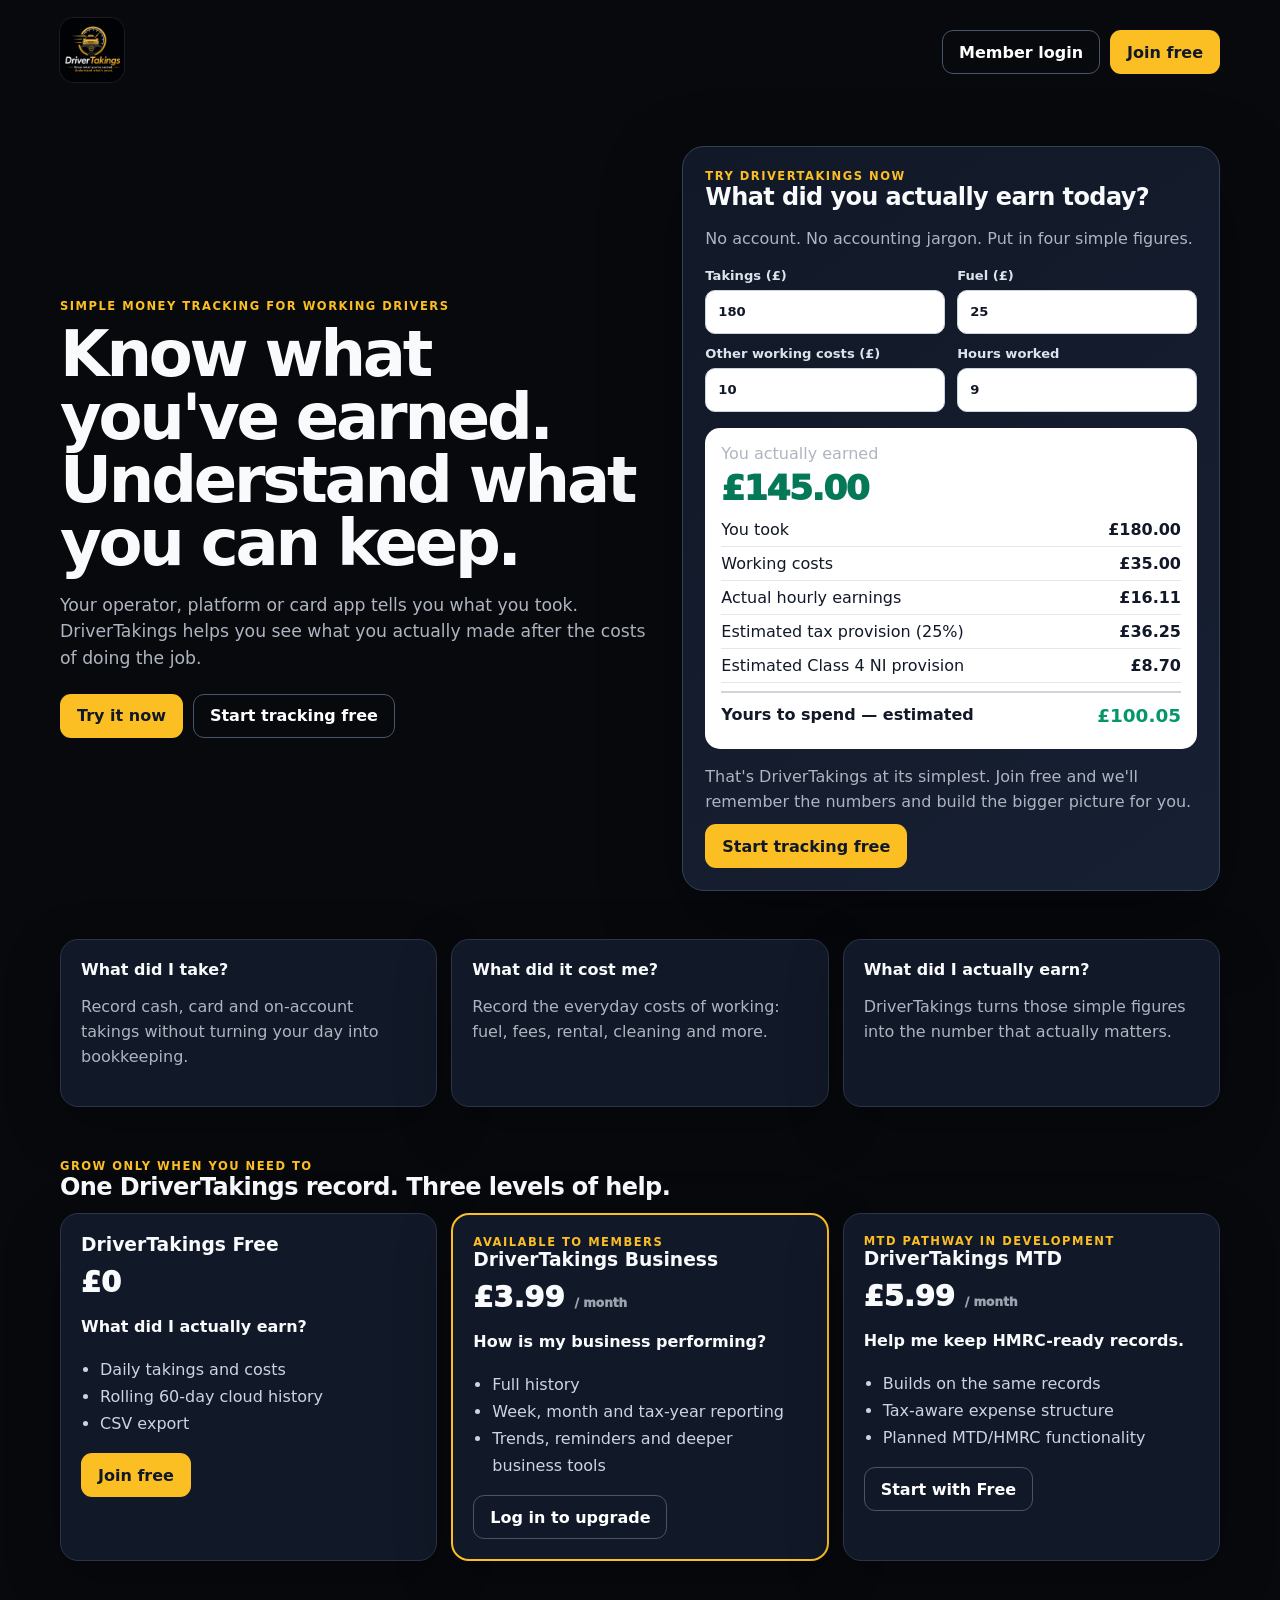
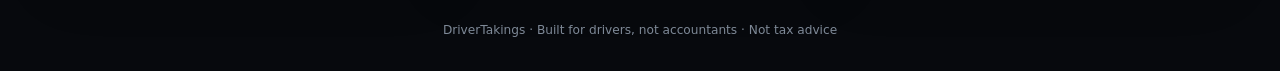
==== index.html @ 1675ff3f "Initial commit: DriverTakings V2.5.1 with checkout confirmation error diagnostics Co-Authored-By: Cl" ====
<!doctype html>
<html lang="en-GB">
<head>
<meta charset="utf-8">
<meta name="viewport" content="width=device-width,initial-scale=1">
<meta name="theme-color" content="#07090d">
<meta name="description" content="DriverTakings helps taxi, private-hire, rideshare, courier and delivery drivers see what they actually earned after working costs.">
<link rel="manifest" href="/manifest.webmanifest">
<title>DriverTakings — Know what you've earned</title>
<style>
:root{
  --bg:#07090d;--panel:#111827;--panel2:#182231;--ink:#f8fafc;--muted:#aeb5c0;
  --line:#2a3545;--gold:#fbbf24;--gold2:#d6a84a;--green:#34d399;--red:#f87171;
  --white:#fff;--shadow:0 18px 55px rgba(0,0,0,.28)
}
*{box-sizing:border-box}
html{scroll-behavior:smooth}
body{margin:0;background:var(--bg);color:var(--ink);font-family:Inter,ui-sans-serif,system-ui,-apple-system,BlinkMacSystemFont,"Segoe UI",sans-serif}
a{color:inherit;text-decoration:none}
button,input,select{font:inherit}
button{cursor:pointer}
.shell{width:min(1160px,92vw);margin:auto}
.brand-logo{width:64px;height:64px;object-fit:cover;border-radius:14px;box-shadow:0 0 0 1px rgba(255,255,255,.08)}
.topbar{display:flex;align-items:center;justify-content:space-between;gap:16px;padding:18px 0}
.nav-actions{display:flex;gap:10px;flex-wrap:wrap}
.btn{display:inline-flex;align-items:center;justify-content:center;border-radius:11px;border:1px solid transparent;padding:11px 16px;font-weight:850;min-height:44px}
.btn.primary{background:var(--gold);color:#111827}
.btn.primary:hover{background:#f59e0b}
.btn.secondary{border-color:#475569;background:transparent;color:#fff}
.btn.secondary:hover{background:rgba(255,255,255,.06)}
.btn.dark{background:#0f172a;color:white;border-color:#334155}
.btn:disabled{opacity:.55;cursor:not-allowed}
.eyebrow{font-size:.72rem;letter-spacing:.13em;text-transform:uppercase;color:var(--gold);font-weight:900}
h1{font-size:clamp(2.2rem,5vw,4.4rem);line-height:.98;letter-spacing:-.05em;margin:10px 0 14px}
h2{letter-spacing:-.025em;margin:0 0 12px}
h3{margin:0 0 8px}
p{line-height:1.55}
.lead{font-size:1.08rem;color:var(--muted);max-width:760px}
.muted{color:var(--muted)}
.card{background:var(--panel);border:1px solid var(--line);border-radius:18px;padding:20px;box-shadow:var(--shadow)}
label{display:flex;flex-direction:column;gap:7px;font-size:.82rem;font-weight:800;color:#dbe3ec}
input,select{width:100%;background:#fff;color:#111827;border:1px solid #cbd5e1;border-radius:10px;padding:11px 12px;min-height:44px}
input:focus,select:focus{outline:none;border-color:var(--gold);box-shadow:0 0 0 3px rgba(251,191,36,.18)}
.status-msg{display:none;padding:11px 13px;border-radius:11px;margin:12px 0;font-size:.86rem;line-height:1.45}
.status-msg.ok{display:block;background:#052e26;border:1px solid #166534;color:#bbf7d0}
.status-msg.err{display:block;background:#3f1212;border:1px solid #7f1d1d;color:#fecaca}
footer{padding:34px 0;color:#7f8a98;text-align:center;font-size:.76rem}
@media(max-width:720px){
  .brand-logo{width:52px;height:52px}
  .topbar{align-items:flex-start}
  .nav-actions{justify-content:flex-end}
}

.hero{display:grid;grid-template-columns:1.05fr .95fr;gap:28px;align-items:center;padding:42px 0 24px}
.hero-copy{padding:18px 0}
.hero-actions{display:flex;gap:10px;flex-wrap:wrap;margin-top:22px}
.demo-card{background:linear-gradient(145deg,#111827,#172033);border:1px solid #334155;border-radius:22px;padding:22px;box-shadow:0 28px 80px rgba(0,0,0,.36)}
.demo-grid{display:grid;grid-template-columns:1fr 1fr;gap:12px;margin:16px 0}
.demo-output{margin-top:16px;padding:16px;border-radius:15px;background:#fff;color:#111827}
.demo-output .big{font-size:2.15rem;font-weight:950;letter-spacing:-.04em;color:#047857;margin:5px 0}
.demo-line{display:flex;justify-content:space-between;gap:12px;padding:7px 0;border-bottom:1px solid #e5e7eb}
.demo-line:last-child{border-bottom:0}
.explain{display:grid;grid-template-columns:repeat(3,1fr);gap:14px;margin:24px 0}
.explain .card strong{display:block;margin-bottom:6px}
.plans{padding:28px 0}
.plan-grid{display:grid;grid-template-columns:repeat(3,1fr);gap:14px}
.plan{position:relative}
.plan.featured{border:2px solid var(--gold)}
.plan .price{font-size:1.8rem;font-weight:950;margin:10px 0}
.plan ul{padding-left:19px;color:#cbd5e1;line-height:1.7}
.note{font-size:.76rem;color:#9ca3af}
@media(max-width:900px){.hero{grid-template-columns:1fr}.explain,.plan-grid{grid-template-columns:1fr}}
@media(max-width:620px){.demo-grid{grid-template-columns:1fr}h1{font-size:2.65rem}}
</style>
</head>
<body>
<div class="shell">
<header class="topbar">
  <a href="/" aria-label="DriverTakings home"><img class="brand-logo" src="/drivertakings-logo.png" alt="DriverTakings"></a>
  <nav class="nav-actions">
    <a class="btn secondary" href="/login/">Member login</a>
    <a class="btn primary" href="/login/?mode=join">Join free</a>
  </nav>
</header>

<main>
<section class="hero">
  <div class="hero-copy">
    <div class="eyebrow">Simple money tracking for working drivers</div>
    <h1>Know what you've earned.<br>Understand what you can keep.</h1>
    <p class="lead">Your operator, platform or card app tells you what you took. DriverTakings helps you see what you actually made after the costs of doing the job.</p>
    <div class="hero-actions">
      <a class="btn primary" href="#try">Try it now</a>
      <a class="btn secondary" href="/login/?mode=join">Start tracking free</a>
    </div>
  </div>

  <section class="demo-card" id="try" aria-labelledby="demoTitle">
    <div class="eyebrow">Try DriverTakings now</div>
    <h2 id="demoTitle">What did you actually earn today?</h2>
    <p class="muted">No account. No accounting jargon. Put in four simple figures.</p>
    <div class="demo-grid">
      <label>Takings (£)<input id="demoTakings" type="number" min="0" step=".01" value="180"></label>
      <label>Fuel (£)<input id="demoFuel" type="number" min="0" step=".01" value="25"></label>
      <label>Other working costs (£)<input id="demoOther" type="number" min="0" step=".01" value="10"></label>
      <label>Hours worked<input id="demoHours" type="number" min="0" step=".25" value="9"></label>
    </div>
    <div class="demo-output">
      <div class="muted">You actually earned</div>
      <div class="big" id="demoProfit">£135.00</div>
      <div class="demo-line"><span>You took</span><strong id="demoTook">£180.00</strong></div>
      <div class="demo-line"><span>Working costs</span><strong id="demoCosts">£45.00</strong></div>
      <div class="demo-line"><span>Actual hourly earnings</span><strong id="demoHourly">£16.11</strong></div>
      <div class="demo-line"><span>Estimated tax provision (25%)</span><strong id="demoTax">£36.25</strong></div>
      <div class="demo-line"><span>Estimated Class 4 NI provision</span><strong id="demoNi">£8.70</strong></div>
      <div class="demo-line" style="margin-top:8px;padding-top:12px;border-top:2px solid #d1d5db"><span><strong>Yours to spend — estimated</strong></span><strong id="demoSpendable" style="color:#059669;font-size:1.15rem">£100.05</strong></div>
    </div>
    <p class="muted" style="margin-bottom:10px">That's DriverTakings at its simplest. Join free and we'll remember the numbers and build the bigger picture for you.</p>
    <a class="btn primary" href="/login/?mode=join">Start tracking free</a>
  </section>
</section>

<section class="explain">
  <div class="card"><strong>What did I take?</strong><p class="muted">Record cash, card and on-account takings without turning your day into bookkeeping.</p></div>
  <div class="card"><strong>What did it cost me?</strong><p class="muted">Record the everyday costs of working: fuel, fees, rental, cleaning and more.</p></div>
  <div class="card"><strong>What did I actually earn?</strong><p class="muted">DriverTakings turns those simple figures into the number that actually matters.</p></div>
</section>

<section class="plans">
  <div class="eyebrow">Grow only when you need to</div>
  <h2>One DriverTakings record. Three levels of help.</h2>
  <div class="plan-grid">
    <div class="card plan">
      <h3>DriverTakings Free</h3><div class="price">£0</div>
      <p><strong>What did I actually earn?</strong></p>
      <ul><li>Daily takings and costs</li><li>Rolling 60-day cloud history</li><li>CSV export</li></ul>
      <a class="btn primary" href="/login/?mode=join">Join free</a>
    </div>
    <div class="card plan featured">
      <div class="eyebrow">Available to members</div><h3>DriverTakings Business</h3><div class="price">£3.99 <span class="note">/ month</span></div>
      <p><strong>How is my business performing?</strong></p>
      <ul><li>Full history</li><li>Week, month and tax-year reporting</li><li>Trends, reminders and deeper business tools</li></ul>
      <a class="btn secondary" href="/login/">Log in to upgrade</a>
    </div>
    <div class="card plan">
      <div class="eyebrow">MTD pathway in development</div><h3>DriverTakings MTD</h3><div class="price">£5.99 <span class="note">/ month</span></div>
      <p><strong>Help me keep HMRC-ready records.</strong></p>
      <ul><li>Builds on the same records</li><li>Tax-aware expense structure</li><li>Planned MTD/HMRC functionality</li></ul>
      <a class="btn secondary" href="/login/?mode=join">Start with Free</a>
    </div>
  </div>
</section>
</main>
<footer>DriverTakings · Built for drivers, not accountants · Not tax advice</footer>
</div>
<script>
const money=n=>'£'+(Number(n)||0).toFixed(2);
function calculateDemo(){
  const t=Number(document.getElementById('demoTakings').value)||0;
  const f=Number(document.getElementById('demoFuel').value)||0;
  const o=Number(document.getElementById('demoOther').value)||0;
  const h=Number(document.getElementById('demoHours').value)||0;
  const costs=f+o, profit=Math.max(0,t-costs);
  const tax=profit*.25, ni=profit*.06, spendable=Math.max(0,profit-tax-ni);
  document.getElementById('demoTook').textContent=money(t);
  document.getElementById('demoCosts').textContent=money(costs);
  document.getElementById('demoProfit').textContent=money(profit);
  document.getElementById('demoHourly').textContent=h>0?money(profit/h):'—';
  document.getElementById('demoTax').textContent=money(tax);
  document.getElementById('demoNi').textContent=money(ni);
  document.getElementById('demoSpendable').textContent=money(spendable);
}
['demoTakings','demoFuel','demoOther','demoHours'].forEach(id=>document.getElementById(id).addEventListener('input',calculateDemo));
calculateDemo();
if('serviceWorker' in navigator) navigator.serviceWorker.register('/service-worker.js').catch(()=>{});
</script>
</body></html>
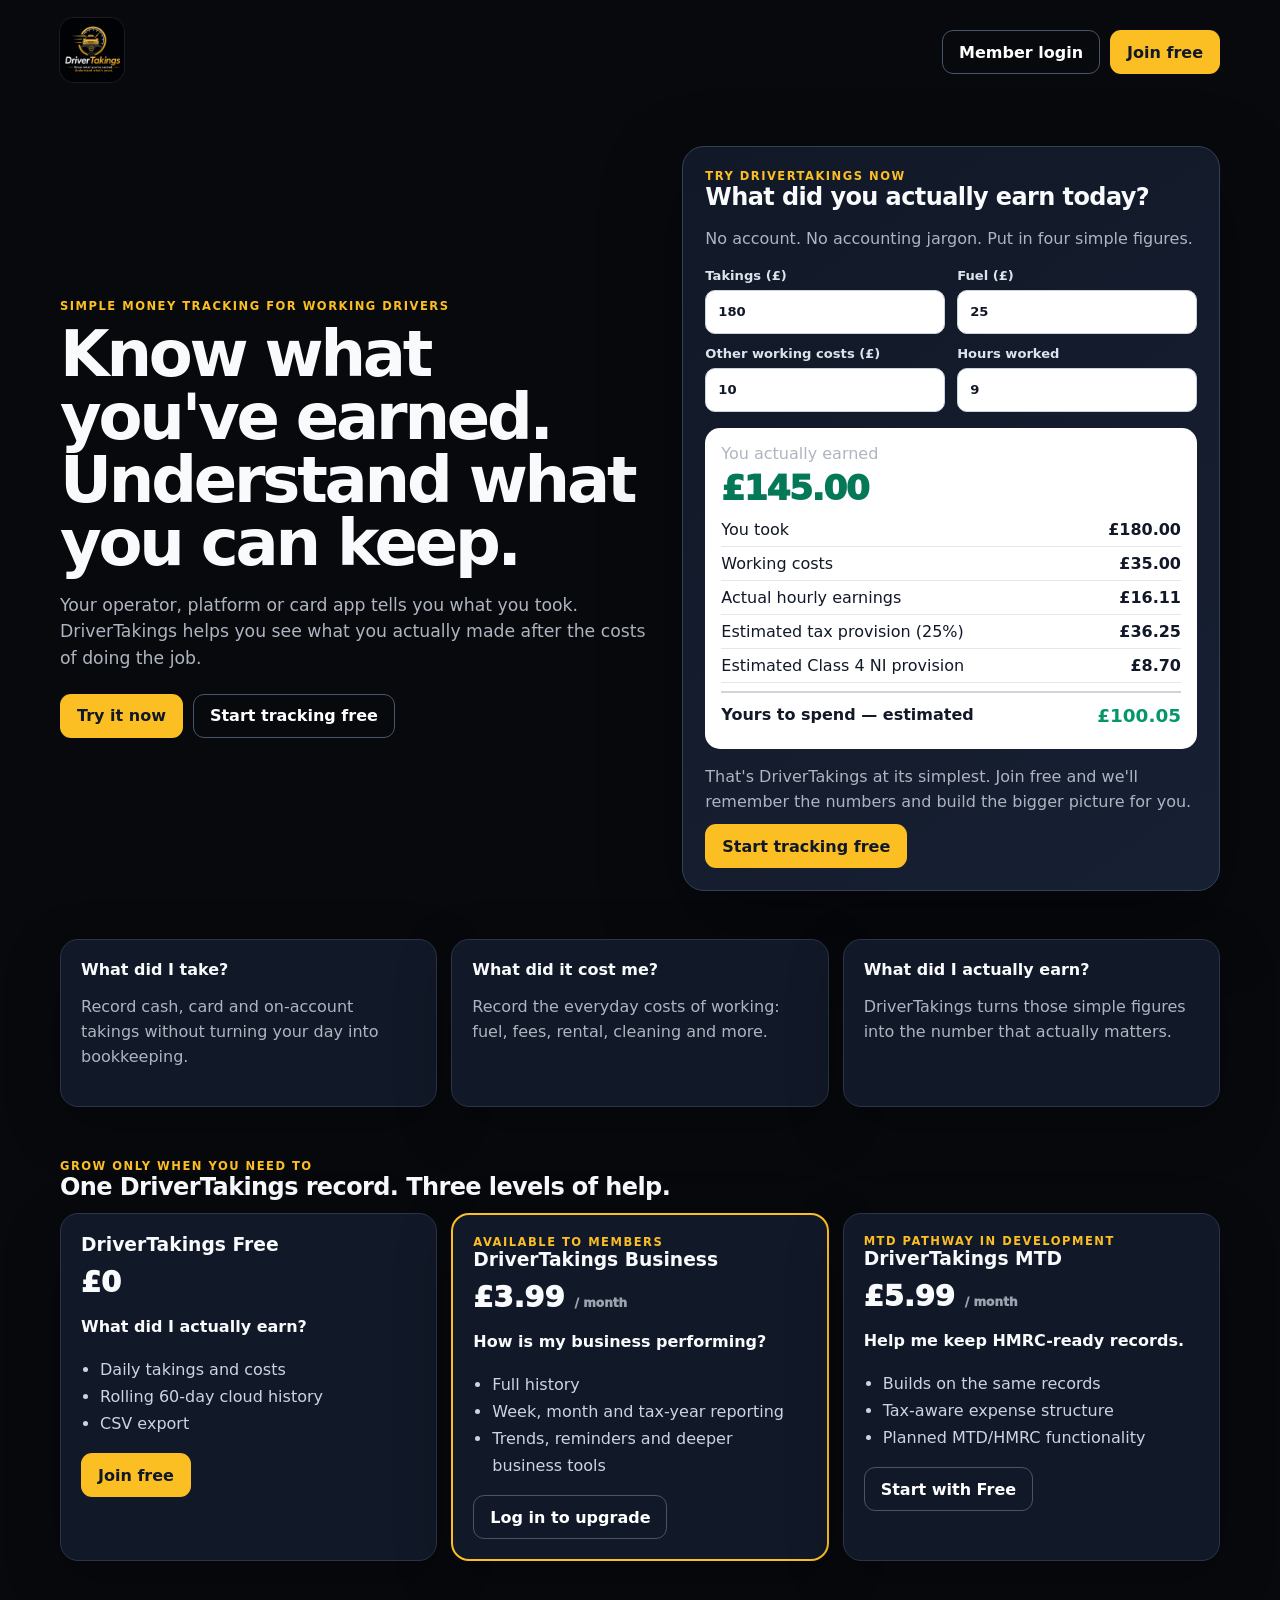
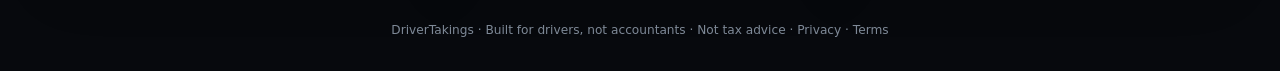
==== commit eab2b4d5: "Add HMRC MTD Phase 2: obligations, category mapping, reviewed submission, disconnect, compliance pag" ====
--- a/index.html
+++ b/index.html
@@ -151,7 +151,7 @@
   </div>
 </section>
 </main>
-<footer>DriverTakings · Built for drivers, not accountants · Not tax advice</footer>
+<footer>DriverTakings · Built for drivers, not accountants · Not tax advice · <a href="/privacy/">Privacy</a> · <a href="/terms/">Terms</a></footer>
 </div>
 <script>
 const money=n=>'£'+(Number(n)||0).toFixed(2);
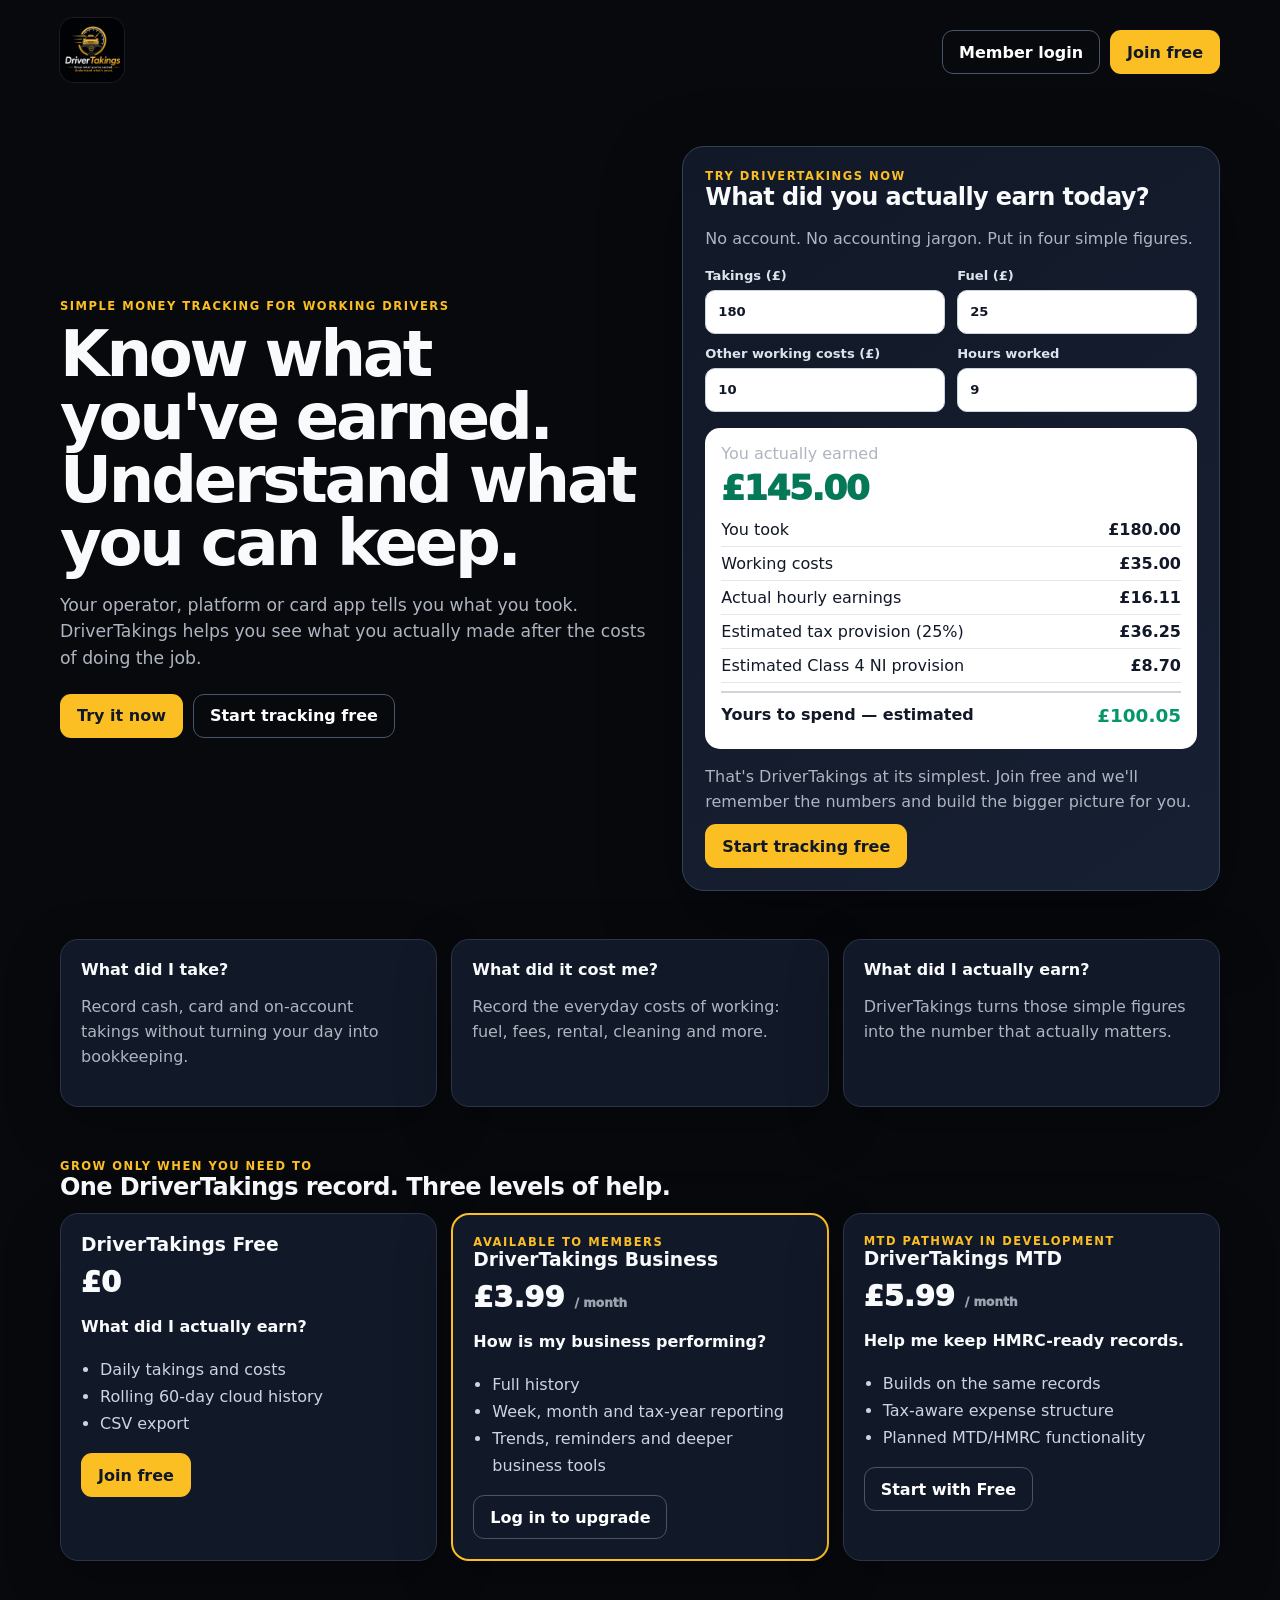
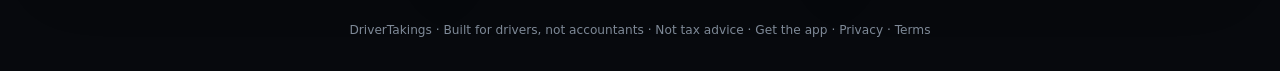
==== commit 52856eed: "Add install guide page for adding DriverTakings to home screen (Android/iOS) Free, cost-free distrib" ====
--- a/index.html
+++ b/index.html
@@ -151,7 +151,7 @@
   </div>
 </section>
 </main>
-<footer>DriverTakings · Built for drivers, not accountants · Not tax advice · <a href="/privacy/">Privacy</a> · <a href="/terms/">Terms</a></footer>
+<footer>DriverTakings · Built for drivers, not accountants · Not tax advice · <a href="/install/">Get the app</a> · <a href="/privacy/">Privacy</a> · <a href="/terms/">Terms</a></footer>
 </div>
 <script>
 const money=n=>'£'+(Number(n)||0).toFixed(2);
